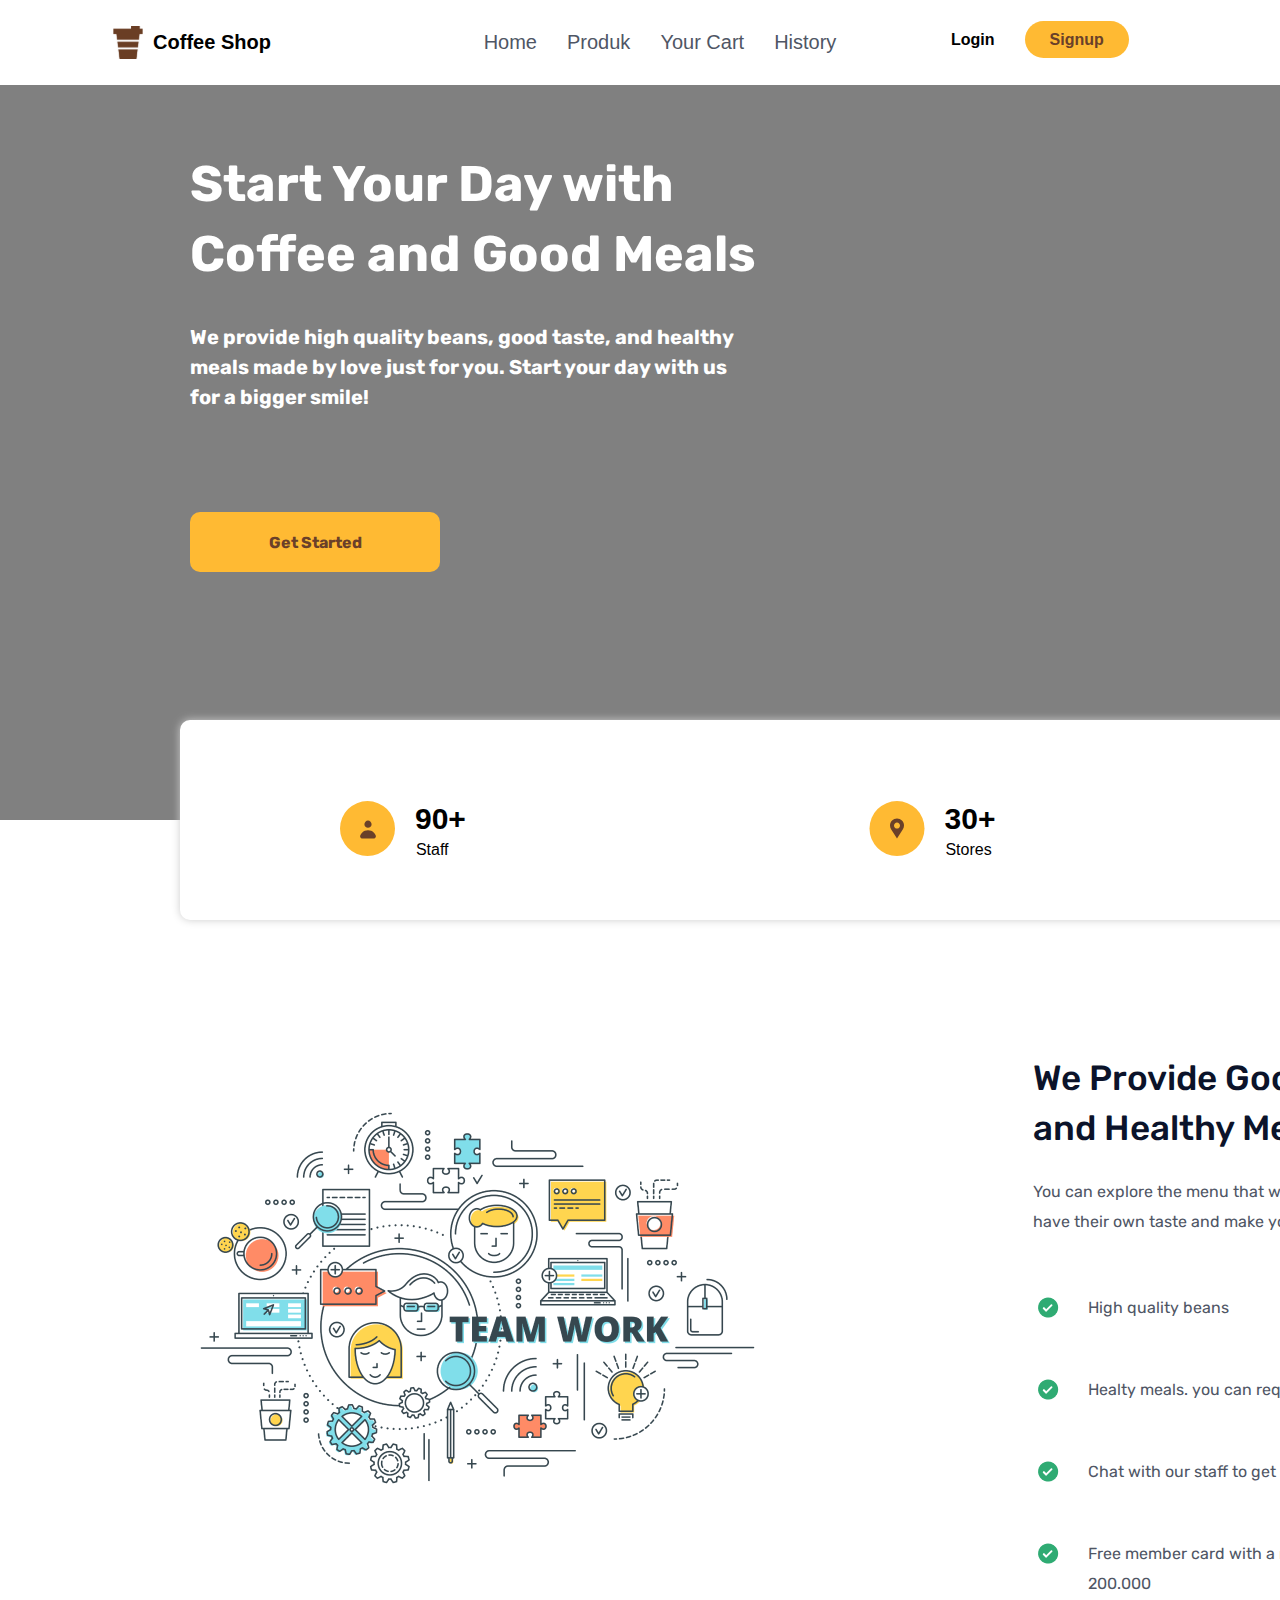
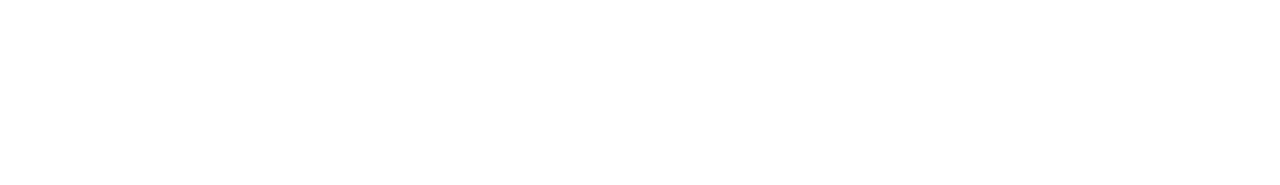
==== Landing_page/index.html @ f3caa080 "second_commit" ====
<!DOCTYPE html>
<html lang="en">
<head>
    <meta charset="UTF-8">
    <meta http-equiv="X-UA-Compatible" content="IE=edge">
    <meta name="viewport" content="width=device-width, initial-scale=1.0">
    <title>landing_page</title>
    <link rel="stylesheet" href="css/navbar.css">
    <link rel="stylesheet" href="css/main.css">
</head>
<body>
<nav>
      <div class="container">          
            <div class="logo"> 
                       <svg width="30" height="33" viewBox="0 0 30 33" fill="none" xmlns="http://www.w3.org/2000/svg" xmlns:xlink="http://www.w3.org/1999/xlink">
                        <rect width="30" height="33" fill="url(#pattern0)"/>
                        <defs>
                        <pattern id="pattern0" patternContentUnits="objectBoundingBox" width="1" height="1">
                        <use xlink:href="#image0" transform="translate(-0.05) scale(0.00859375 0.0078125)"/>
                        </pattern>
                        <image id="image0" width="128" height="128" xlink:href="[data-uri]"/>
                        </defs>
                        </svg> 
                <h1>
                    Coffee Shop
                </h1> 
            </div>
            <div class="primary-menu"> 
            <ul class="menu">
                <li>Home</li>
                <li>Produk</li>
                <li>Your Cart</li>
                <li>History</li>
            </ul>
            </div>
            <div class="secondary-menu"> 
                <ul class="menu">
                    <li>
                        <a href="#" class="login"> Login</a>
                    </li>
                    <li>
                        <a href="#" class="signup">Signup</a>
                    </li>
                </ul>
            </div>
        </div>
</nav>

<main>
    <aside>
        <div class="kiri">
            <h1>
                Start Your Day with Coffee and Good Meals
            </h1>
            <p>
                We provide high quality beans, good taste, and healthy meals made by love just for you. Start your day with us for a bigger smile!
            </p>
            <button>Get Started</button>
        </div>
        <div class="kanan">
            <div class="s">
            <form>
                <img src="images/search.png"> 
                <input type="text" name="Search" class="Search" placeholder="Search">
            </form>
            </div>
        </div>
    </aside>
    <section>
        <div class="tengah">
            <nav>
                <div class="nav1">
                    <svg width="55" height="56" viewBox="0 0 55 56" fill="none" xmlns="http://www.w3.org/2000/svg">
                    <rect y="0.0493164" width="55" height="55" rx="27.5" fill="#FFBA33"/>
                    <path fill-rule="evenodd" clip-rule="evenodd" d="M28.0001 26.8001C28.9549 26.8001 29.8706 26.4208 30.5457 25.7457C31.2208 25.0706 31.6001 24.1549 31.6001 23.2001C31.6001 22.2453 31.2208 21.3296 30.5457 20.6545C29.8706 19.9794 28.9549 19.6001 28.0001 19.6001C27.0453 19.6001 26.1296 19.9794 25.4545 20.6545C24.7794 21.3296 24.4001 22.2453 24.4001 23.2001C24.4001 24.1549 24.7794 25.0706 25.4545 25.7457C26.1296 26.4208 27.0453 26.8001 28.0001 26.8001ZM22.8988 37.6001C21.077 37.6001 19.5423 36.0687 20.2395 34.3856C20.6616 33.3664 21.2804 32.4404 22.0604 31.6604C22.8404 30.8804 23.7664 30.2616 24.7856 29.8395C25.8047 29.4174 26.897 29.2001 28.0001 29.2001C29.1032 29.2001 30.1955 29.4174 31.2146 29.8395C32.2338 30.2616 33.1598 30.8804 33.9398 31.6604C34.7198 32.4404 35.3385 33.3664 35.7607 34.3856C36.4579 36.0687 34.9232 37.6001 33.1014 37.6001H22.8988Z" fill="#6A4029"/>
                    </svg>
                    <strong>90+</strong>
                    <p>Staff</p>
                 </div>   
                <div class="nav1">
                    <svg width="56" height="56" viewBox="0 0 56 56" fill="none" xmlns="http://www.w3.org/2000/svg">
                        <rect x="0.5" y="0.0493164" width="55" height="55" rx="27.5" fill="#FFBA33"/>
                        <path d="M35 24.5493C35 23.6301 34.8189 22.7198 34.4672 21.8705C34.1154 21.0213 33.5998 20.2496 32.9497 19.5996C32.2997 18.9496 31.5281 18.4339 30.6788 18.0822C29.8295 17.7304 28.9193 17.5493 28 17.5493C27.0807 17.5493 26.1705 17.7304 25.3212 18.0822C24.4719 18.4339 23.7003 18.9496 23.0503 19.5996C22.4002 20.2496 21.8846 21.0213 21.5328 21.8705C21.1811 22.7198 21 23.6301 21 24.5493C21 25.9363 21.41 27.2263 22.105 28.3143H22.097C24.457 32.0093 28 37.5493 28 37.5493L33.903 28.3143H33.896C34.6164 27.1907 34.9995 25.8841 35 24.5493ZM28 27.5493C27.2044 27.5493 26.4413 27.2332 25.8787 26.6706C25.3161 26.108 25 25.345 25 24.5493C25 23.7537 25.3161 22.9906 25.8787 22.428C26.4413 21.8654 27.2044 21.5493 28 21.5493C28.7956 21.5493 29.5587 21.8654 30.1213 22.428C30.6839 22.9906 31 23.7537 31 24.5493C31 25.345 30.6839 26.108 30.1213 26.6706C29.5587 27.2332 28.7956 27.5493 28 27.5493Z" fill="#6A4029"/>
                    </svg>                        
                    <strong>30+</strong>
                    <p>Stores</p>
                 </div>   
                <div class="nav1">
                    <svg width="55" height="56" viewBox="0 0 55 56" fill="none" xmlns="http://www.w3.org/2000/svg">
                        <rect y="0.0493164" width="55" height="55" rx="27.5" fill="#FFBA33"/>
                        <path d="M38.918 19.0334C38.2583 18.3887 37.475 17.8774 36.6129 17.5285C35.7507 17.1796 34.8267 17 33.8934 17C32.9602 17 32.0361 17.1796 31.174 17.5285C30.3119 17.8774 29.5286 18.3887 28.8688 19.0334L27.4997 20.3706L26.1305 19.0334C24.7979 17.7319 22.9905 17.0007 21.1059 17.0007C19.2213 17.0007 17.4139 17.7319 16.0813 19.0334C14.7487 20.3349 14 22.1001 14 23.9407C14 25.7813 14.7487 27.5466 16.0813 28.8481L17.4504 30.1853L27.4997 40L37.5489 30.1853L38.918 28.8481C39.5781 28.2037 40.1017 27.4387 40.4589 26.5967C40.8161 25.7547 41 24.8522 41 23.9407C41 23.0293 40.8161 22.1268 40.4589 21.2848C40.1017 20.4427 39.5781 19.6777 38.918 19.0334V19.0334Z" stroke="#6A4029" stroke-width="3" stroke-linecap="round" stroke-linejoin="round"/>
                        </svg>                        
                    <strong>80+</strong>
                    <p>Customers</p>
                 </div>   
            </nav>
        </div>
        <div class="content">
            <div class="kiri">
                <img src="images/teamwork.png">
            </div>
            <div class="kanan">
                <h1>
                    We Provide Good Coffee and Healthy Meals
                </h1>
                <p>
                    You can explore the menu that we provide with fun and have their own taste and make your day better.
                </p>
                <ul>
                    <li> <img src="images/centang.png"> <p>High quality beans</p></li>
                    <li> <img src="images/centang.png"> <p>Healty meals. you can request the ingredients</p></li>
                    <li> <img src="images/centang.png"> <p>Chat with our staff to get better experience for ordering</p></li>
                    <li> <img src="images/centang.png"> <p>Free member card with a minimum purchase of IDR 200.000</p></li>
                </ul>
            </div>
        </div>
    </section>
</main>
</body>
</html>
---- Landing_page/css/navbar.css ----
body{
    margin: 0px;
    padding: 0px;
    font-family: sans-serif;
}
.container{
    width: 100%;
    background-color: white;
    box-shadow: 1px 1px 10px #cccccc;
    display: flex;
}
.logo{
    width: 30%;
    display: flex;
    align-items: center;
    justify-content: center; 
}

.logo h1{
    font-size: 20px;
    margin-left: 10px;
    
}
.primary-menu 
{
    width: 40%;
    display: flex;
    justify-content: center; 
}
.primary-menu .menu
{
    display: flex;
    list-style-type: none;
}
.primary-menu .menu li{
    margin: 15px;
    font-size: 20px;
    font-weight: 400;
    color: #4F5665;
    cursor: pointer;
}
.primary-menu .menu li:hover {
    color: #6A4029;
    font-weight: 700;
}
.secondary-menu {
    width: 30%;
}
.secondary-menu .menu{
    display: flex;
    list-style-type: none;
}
.secondary-menu .menu li {
    margin: 15px;
    font-size: 16px;
    cursor: pointer;
}
.secondary-menu .menu li a{
    text-decoration: none;
    font-weight: 700;
}
.login{
    color: black;
}
.login:hover{
    color: #4F5665;
}
.signup{
    background-color: #ffba33; 
    padding: 10px 25px;
    color: #6A4029;
    width: 150px;
    background: #FFBA33;
    border-radius: 50px;
}
.signup:hover{
    background-color: #6A4029;
    color: white;
    cursor: pointer;
}
---- Landing_page/css/main.css ----
@import url('https://fonts.googleapis.com/css2?family=Rubik:ital,wght@0,300;0,400;0,500;0,600;0,700;0,800;0,900;1,300;1,400;1,500;1,600;1,700;1,800;1,900&display=swap');
@import url('https://fonts.googleapis.com/css2?family=Poppins:ital,wght@0,100;0,800;1,900&display=swap');
@import url('https://fonts.googleapis.com/css2?family=Poppins:ital,wght@0,100;0,200;0,300;0,400;0,500;0,600;0,700;0,800;0,900;1,100;1,200;1,300;1,400;1,500;1,600;1,700;1,800;1,900&display=swap');


main{
    display:flex;
    flex-direction: column;
    background-color: grey;
}

aside{
    display: flex;
    width: 100%;
    height: 645px;

}
.kiri{
    margin-top: 30px;
    margin-left: 190px;
}

.kiri h1{
    width: 570px;
    height: 140px;
    font-family: Rubik;
    font-style: normal;
    font-weight: bold;
    font-size: 50px;
    line-height: 70px;
    color: #FFFFFF;
}
.kiri p{
    width: 555px;
    height: 90px;
    font-family: Rubik;
    font-style: normal;
    font-weight: bold;
    font-size: 20px;
    line-height: 30px;
    color: #FFFFFF;

}

.kiri button{
    width: 250px;
    height: 60px;
    background: #FFBA33;
    border-radius: 10px;
    border: none;
    font-family: Rubik;
    font-style: normal;
    font-weight: bold;
    font-size: 16px;
    line-height: 25px;
    color: #6A4029;
    margin-top: 80px;
}

button:hover{
    background-color: #6A4029;
    color: white;
    cursor: pointer;
}
.kanan{
    margin-left: 500px;
}
.s{
    margin: 10px auto;
    background: white;
    color: black;
    font-size: 17px;
    border: none;
    margin: 30px;
    padding-right: 20px;
    width: 314px;
    height: 60px;
    background: #EFEEEE;
    border-radius: 30px;
    font-weight: bold;  
}
form img{
    float: left;
    margin-top: 22px;
    margin-left: 50px;  
}

input {
    display: flex;
    float: right;
    border: none;
    background: transparent;
    margin-top: 17px;
    width: 70%;
    font-size: 15px;
    outline: 0;
    font-family: Poppins;
    font-style: normal;
    font-weight: 900;
    font-size: 17px;
    line-height: 25px;
    color: #000000;
    opacity: 0.5;
}

section{
    display: flex;
    position: relative;
    height: 965px;
    background-color: white;
    margin-top: 90px;
}

section .tengah{
    position: absolute;
    width: 1560px;
    height: 200px;
    background: #FFFFFF;
    border-radius: 10px;
    margin-left: 180px;
    margin-top: -100px;
    box-shadow: 0px 0px 9px #cccccc;
}

.tengah nav{
    display: flex;
    margin: 60px;
    margin-left: -50px;
}

.tengah nav .nav1{
    display:flex;
    margin: 20px;
    padding: 1px 190px;
    justify-content: center;    
}

.tengah nav .nav1 strong{
    margin-left: 20px;
    margin-top: 1px;
    font-size: 30px;
}

.tengah nav .nav1 p{
    margin-left: -50px;
    margin-top: 40px;
}

.content{
    display: flex;

}
.content .kiri{
    margin-top: 250px;

}
.content .kanan{
    margin: 0 60px;
    padding: 210px;

}

.content .kanan h1{
    width: 432px;
    height: 100px;
    font-family: Rubik;
    font-style: normal;
    font-weight: 500;
    font-size: 35px;
    line-height: 50px;
    color: #0B132A;
}

.content .kanan p{
    width: 427.88px;
    height: 60px;


    font-family: Rubik;
    font-style: normal;
    font-weight: normal;
    font-size: 16px;
    line-height: 30px;



    color: #4F5665;
}

.content .kanan ul{
    height: 50px;
    font-family: Rubik;
    font-style: normal;
    font-weight: normal;
    font-size: 16px;
    line-height: 30px;
    color: #4F5665;
    list-style: none;
    margin-top: 50px
}

.content .kanan ul li img{
    margin-top: 10px;
    margin-left: -35px;  
}

.content .kanan ul li p{
    margin-top: -35px;
    margin-left: 15px;
}
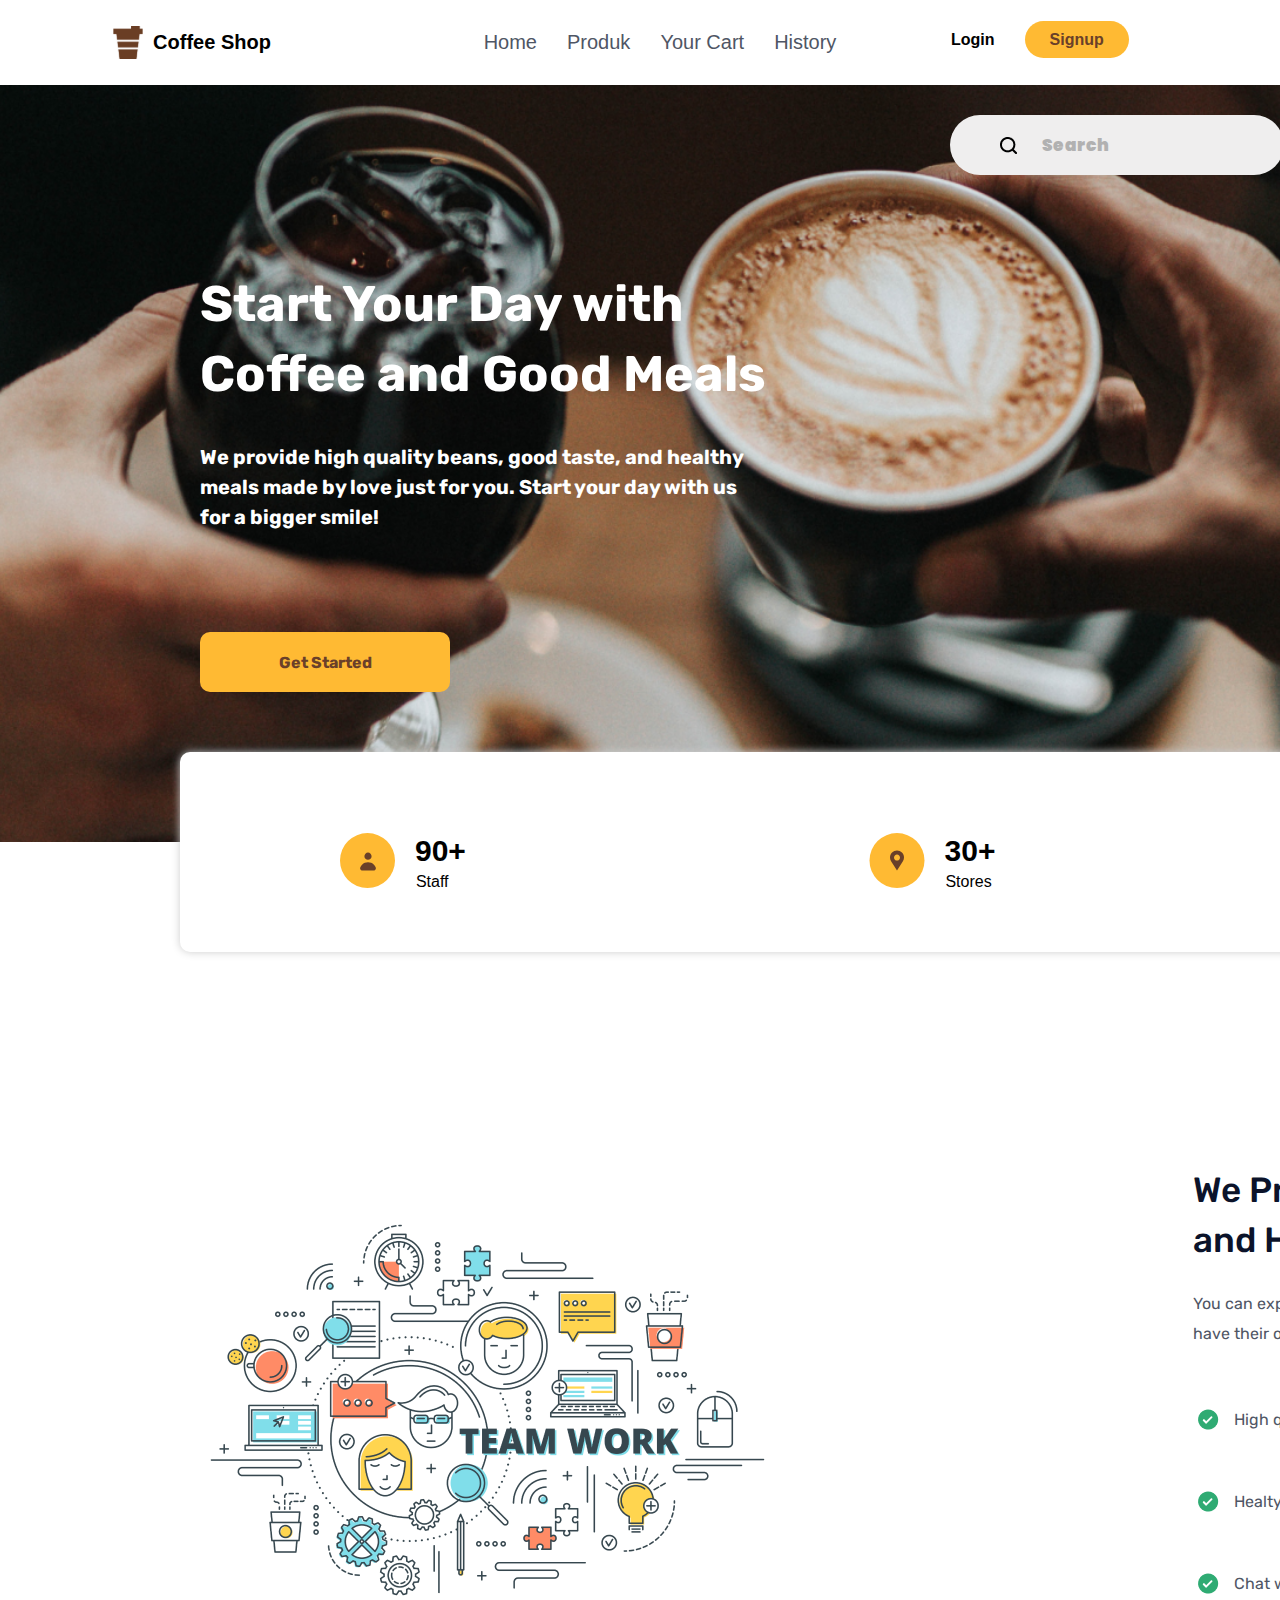
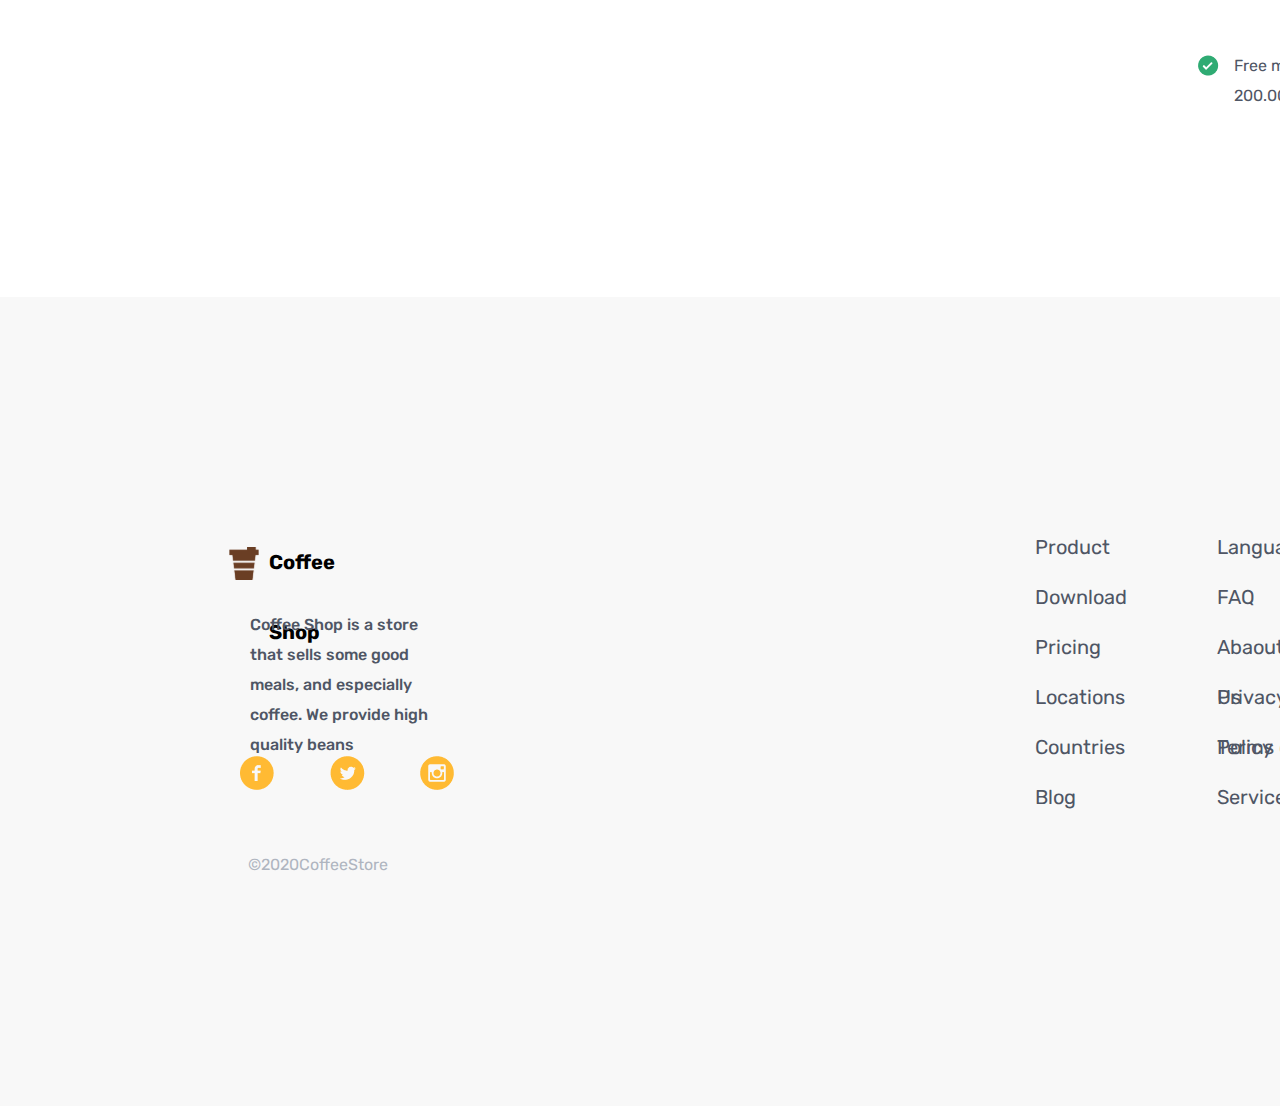
==== commit c461b736: "week_3" ====
--- a/Landing_page/index.html
+++ b/Landing_page/index.html
@@ -7,10 +7,12 @@
     <title>landing_page</title>
     <link rel="stylesheet" href="css/navbar.css">
     <link rel="stylesheet" href="css/main.css">
+    <link rel="stylesheet" href="css/footer.css">
+    <link rel="stylesheet" href="css/mediascreen.css">
 </head>
 <body>
 <nav>
-      <div class="container">          
+       
             <div class="logo"> 
                        <svg width="30" height="33" viewBox="0 0 30 33" fill="none" xmlns="http://www.w3.org/2000/svg" xmlns:xlink="http://www.w3.org/1999/xlink">
                         <rect width="30" height="33" fill="url(#pattern0)"/>
@@ -25,30 +27,32 @@
                     Coffee Shop
                 </h1> 
             </div>
+            
             <div class="primary-menu"> 
             <ul class="menu">
                 <li>Home</li>
-                <li>Produk</li>
+                <li><a href="file:///C:/Users/muham/Documents/fazztrack/tugas%20fazztrack/week_3/produk/index.html">Produk</a></li>
                 <li>Your Cart</li>
                 <li>History</li>
             </ul>
             </div>
+       
             <div class="secondary-menu"> 
                 <ul class="menu">
                     <li>
-                        <a href="#" class="login"> Login</a>
+                        <a href="file:///C:/Users/muham/Documents/fazztrack/tugas%20fazztrack/week_3/Login/index.html" class="login"> Login</a>
                     </li>
                     <li>
-                        <a href="#" class="signup">Signup</a>
+                        <a href="file:///C:/Users/muham/Documents/fazztrack/tugas%20fazztrack/week_3/Signup/index.html" class="signup">Signup</a>
                     </li>
                 </ul>
             </div>
-        </div>
+   
 </nav>
 
 <main>
     <aside>
-        <div class="kiri">
+        <div class="left">
             <h1>
                 Start Your Day with Coffee and Good Meals
             </h1>
@@ -57,7 +61,7 @@
             </p>
             <button>Get Started</button>
         </div>
-        <div class="kanan">
+        <div class="right">
             <div class="s">
             <form>
                 <img src="images/search.png"> 
@@ -67,8 +71,8 @@
         </div>
     </aside>
     <section>
-        <div class="tengah">
-            <nav>
+        <div class="center">
+            <div class="nav">
                 <div class="nav1">
                     <svg width="55" height="56" viewBox="0 0 55 56" fill="none" xmlns="http://www.w3.org/2000/svg">
                     <rect y="0.0493164" width="55" height="55" rx="27.5" fill="#FFBA33"/>
@@ -93,13 +97,13 @@
                     <strong>80+</strong>
                     <p>Customers</p>
                  </div>   
-            </nav>
+                </div>
         </div>
         <div class="content">
-            <div class="kiri">
+            <div class="left">
                 <img src="images/teamwork.png">
             </div>
-            <div class="kanan">
+            <div class="right">
                 <h1>
                     We Provide Good Coffee and Healthy Meals
                 </h1>
@@ -116,6 +120,61 @@
         </div>
     </section>
 </main>
+
+<footer>
+    <div class="left">
+        <div class="logo-footer">
+            <svg width="30" height="33" viewBox="0 0 30 33" fill="none" xmlns="http://www.w3.org/2000/svg" xmlns:xlink="http://www.w3.org/1999/xlink">
+                <rect width="30" height="33" fill="url(#pattern0)"/>
+                <defs>
+                <pattern id="pattern0" patternContentUnits="objectBoundingBox" width="1" height="1">
+                <use xlink:href="#image0" transform="translate(-0.05) scale(0.00859375 0.0078125)"/>
+                </pattern>
+                <image id="image0" width="128" height="128" xlink:href="[data-uri]"/>
+                </defs>
+            </svg> 
+        <h1>
+            Coffee Shop
+        </h1> 
+        </div>            
+        <p class="ket-footer">Coffee Shop is a store that sells some good meals, and especially coffee. We provide high quality beans</p>
+        <div class="sosmed">
+            <div class="icon-sosmed">
+                <img src="images/fb.png"> 
+            </div>  
+            <div class="icon-sosmed">
+                <img src="images/twt.png"> 
+            </div>  
+            <div class="icon-sosmed">
+                <img src="images/ig.png"> 
+            </div>  
+        </div>
+        <p class="copyright">©2020CoffeeStore</p>
+    </div>
+    <div class="right-footer">
+        <div class="footer-right">
+            <div class="icon-right">
+                <ul>
+                    <li>Product</li>
+                    <li>Download</li>
+                    <li>Pricing</li>
+                    <li>Locations</li>
+                    <li>Countries</li>
+                    <li>Blog</li>
+                </ul>
+            </div>  
+            <div class="icon-right">
+                <ul>
+                    <li>Language</li>
+                    <li>FAQ</li>
+                    <li>Abaout Us</li>
+                    <li>Privacy Policy</li>
+                    <li>Terms of Service</li>
+                </ul>
+            </div>    
+        </div>
+    </div>
+</footer>
 </body>
 </html>
 
--- a/Landing_page/css/navbar.css
+++ b/Landing_page/css/navbar.css
@@ -1,9 +1,34 @@
+@media screen and (max-width: 576px){
+    /* navbar */
+    nav{
+        flex-direction: column;
+    }  
+    .logo{
+        text-align: flex-start;
+        align-items: flex-start;
+  
+        padding-left: 30px;
+    } 
+   
+    .primary-menu .menu{ 
+      flex-direction: column !important;
+    }
+    .signup{
+        margin-left: 70px; 
+     
+    }
+ 
+  
+
+}
+
+
 body{
     margin: 0px;
     padding: 0px;
     font-family: sans-serif;
 }
-.container{
+nav{
     width: 100%;
     background-color: white;
     box-shadow: 1px 1px 10px #cccccc;
@@ -15,6 +40,11 @@
     align-items: center;
     justify-content: center; 
 }
+.icon-menu img{
+    width: 50px;
+    display: none;
+  }
+
 
 .logo h1{
     font-size: 20px;
@@ -32,7 +62,7 @@
     display: flex;
     list-style-type: none;
 }
-.primary-menu .menu li{
+.primary-menu .menu li {
     margin: 15px;
     font-size: 20px;
     font-weight: 400;
@@ -40,6 +70,17 @@
     cursor: pointer;
 }
 .primary-menu .menu li:hover {
+    color: #6A4029;
+    font-weight: 700;
+}
+.primary-menu .menu li a{
+    text-decoration: none;
+    font-size: 20px;
+    font-weight: 400;
+    color: #4F5665;
+    cursor: pointer;
+}
+.primary-menu .menu li a:hover {
     color: #6A4029;
     font-weight: 700;
 }
--- a/Landing_page/css/main.css
+++ b/Landing_page/css/main.css
@@ -3,24 +3,46 @@
 @import url('https://fonts.googleapis.com/css2?family=Poppins:ital,wght@0,100;0,200;0,300;0,400;0,500;0,600;0,700;0,800;0,900;1,100;1,200;1,300;1,400;1,500;1,600;1,700;1,800;1,900&display=swap');
 
 
+@media screen and (max-width: 576px){
+        .center{
+            display: none;
+        }    
+       aside{
+        
+       } 
+       .left h1{
+
+       }
+       .content{
+           flex-direction: column;
+       }
+       .content .left{
+
+       }
+       .content .right{
+           
+       }
+}
+
 main{
     display:flex;
     flex-direction: column;
-    background-color: grey;
+   
+   
 }
 
 aside{
     display: flex;
-    width: 100%;
-    height: 645px;
-
-}
-.kiri{
-    margin-top: 30px;
-    margin-left: 190px;
-}
-
-.kiri h1{
+    /* width: 100%;
+    height: 645px; */
+    height: 50vr;
+    background-image: url('../images/background.png');
+    background-position: center;
+    background-size: cover;
+
+}
+
+.left h1{
     width: 570px;
     height: 140px;
     font-family: Rubik;
@@ -30,7 +52,7 @@
     line-height: 70px;
     color: #FFFFFF;
 }
-.kiri p{
+.left p{
     width: 555px;
     height: 90px;
     font-family: Rubik;
@@ -42,7 +64,7 @@
 
 }
 
-.kiri button{
+.left button{
     width: 250px;
     height: 60px;
     background: #FFBA33;
@@ -62,11 +84,8 @@
     color: white;
     cursor: pointer;
 }
-.kanan{
-    margin-left: 500px;
-}
-.s{
-    margin: 10px auto;
+
+.right .s{
     background: white;
     color: black;
     font-size: 17px;
@@ -111,37 +130,37 @@
     margin-top: 90px;
 }
 
-section .tengah{
+section .center{
     position: absolute;
     width: 1560px;
     height: 200px;
     background: #FFFFFF;
     border-radius: 10px;
     margin-left: 180px;
-    margin-top: -100px;
+    margin-top: -180px;
     box-shadow: 0px 0px 9px #cccccc;
 }
 
-.tengah nav{
+.center .nav{
     display: flex;
     margin: 60px;
     margin-left: -50px;
 }
 
-.tengah nav .nav1{
+.center .nav .nav1{
     display:flex;
     margin: 20px;
     padding: 1px 190px;
     justify-content: center;    
 }
 
-.tengah nav .nav1 strong{
+.center .nav .nav1 strong{
     margin-left: 20px;
     margin-top: 1px;
     font-size: 30px;
 }
 
-.tengah nav .nav1 p{
+.center .nav .nav1 p{
     margin-left: -50px;
     margin-top: 40px;
 }
@@ -150,17 +169,17 @@
     display: flex;
 
 }
-.content .kiri{
+.content .left{
     margin-top: 250px;
 
 }
-.content .kanan{
+.content .right{
     margin: 0 60px;
     padding: 210px;
 
 }
 
-.content .kanan h1{
+.content .right h1{
     width: 432px;
     height: 100px;
     font-family: Rubik;
@@ -171,23 +190,18 @@
     color: #0B132A;
 }
 
-.content .kanan p{
+.content .right p{
     width: 427.88px;
     height: 60px;
-
-
     font-family: Rubik;
     font-style: normal;
     font-weight: normal;
     font-size: 16px;
     line-height: 30px;
-
-
-
     color: #4F5665;
 }
 
-.content .kanan ul{
+.content .right ul{
     height: 50px;
     font-family: Rubik;
     font-style: normal;
@@ -199,12 +213,12 @@
     margin-top: 50px
 }
 
-.content .kanan ul li img{
+.content .right ul li img{
     margin-top: 10px;
     margin-left: -35px;  
 }
 
-.content .kanan ul li p{
+.content .right ul li p{
     margin-top: -35px;
-    margin-left: 15px;
+    margin-left: 1px;
 }--- a/Landing_page/css/footer.css
+++ b/Landing_page/css/footer.css
@@ -0,0 +1,110 @@
+@media screen and (max-width: 576px){
+    footer{
+        display: none !important;
+       
+    }
+    .left{
+        display: none;
+    }
+}
+
+footer{
+    display:flex;
+    background: #F8F8F8;
+   
+}
+.left{
+    width: 50%;
+    margin: 150px;
+    margin-left: 200px;
+}
+.logo-footer{
+    width: 50%;
+    display: flex;
+    align-items: center;
+    justify-content: center; 
+}
+
+.logo-footer h1{
+    width: 50%;
+    display: flex;
+    font-size: 20px;
+    margin-left: 10px;
+    color:black;
+    margin-top: 80px;
+    
+}
+
+
+.left .sosmed {
+    display: flex;
+    width: 50%;
+    
+}
+
+.left .sosmed .icon-sosmed {
+    margin: 40px;
+    width: 10px;
+}
+ .sosmed .icon-sosmed:hover {
+    font-weight: 700;
+    cursor: pointer;
+}
+
+.left .ket-footer{
+    width: 50%;
+    justify-content: center;
+    font-family: Rubik;
+    font-style: normal;
+    font-weight: 500;
+    font-size: 16px;
+    line-height: 30px;
+    color: #4F5665;
+    margin-left: 50px;
+    margin-top: -70px;
+}
+
+.left .copyright{
+    font-family: Rubik;
+    font-style: normal;
+    font-weight: normal;
+    font-size: 16px;
+    line-height: 30px;
+    text-align: center;
+    color: #AFB5C0;
+    margin-left: -160px;
+}
+
+.right-footer{
+    width: 50%;
+    margin-left: 200px;
+    margin-top: 110px;
+}
+
+.right-footer .footer-right{
+    display: flex;
+    font-family: Rubik;
+    font-style: normal;
+    font-weight: normal;
+    font-size: 20px;
+    line-height: 50px;
+    color: #4F5665;
+    margin-top: 95px;
+}
+
+
+.icon-right li{
+    margin-left: 50px;
+    height: 50px;
+    list-style-type: none;
+    justify-content: center;
+   
+}
+
+.icon-right li:hover {
+    color: #0B132A;
+    font-weight: 700;
+    cursor: pointer;
+
+}
+
